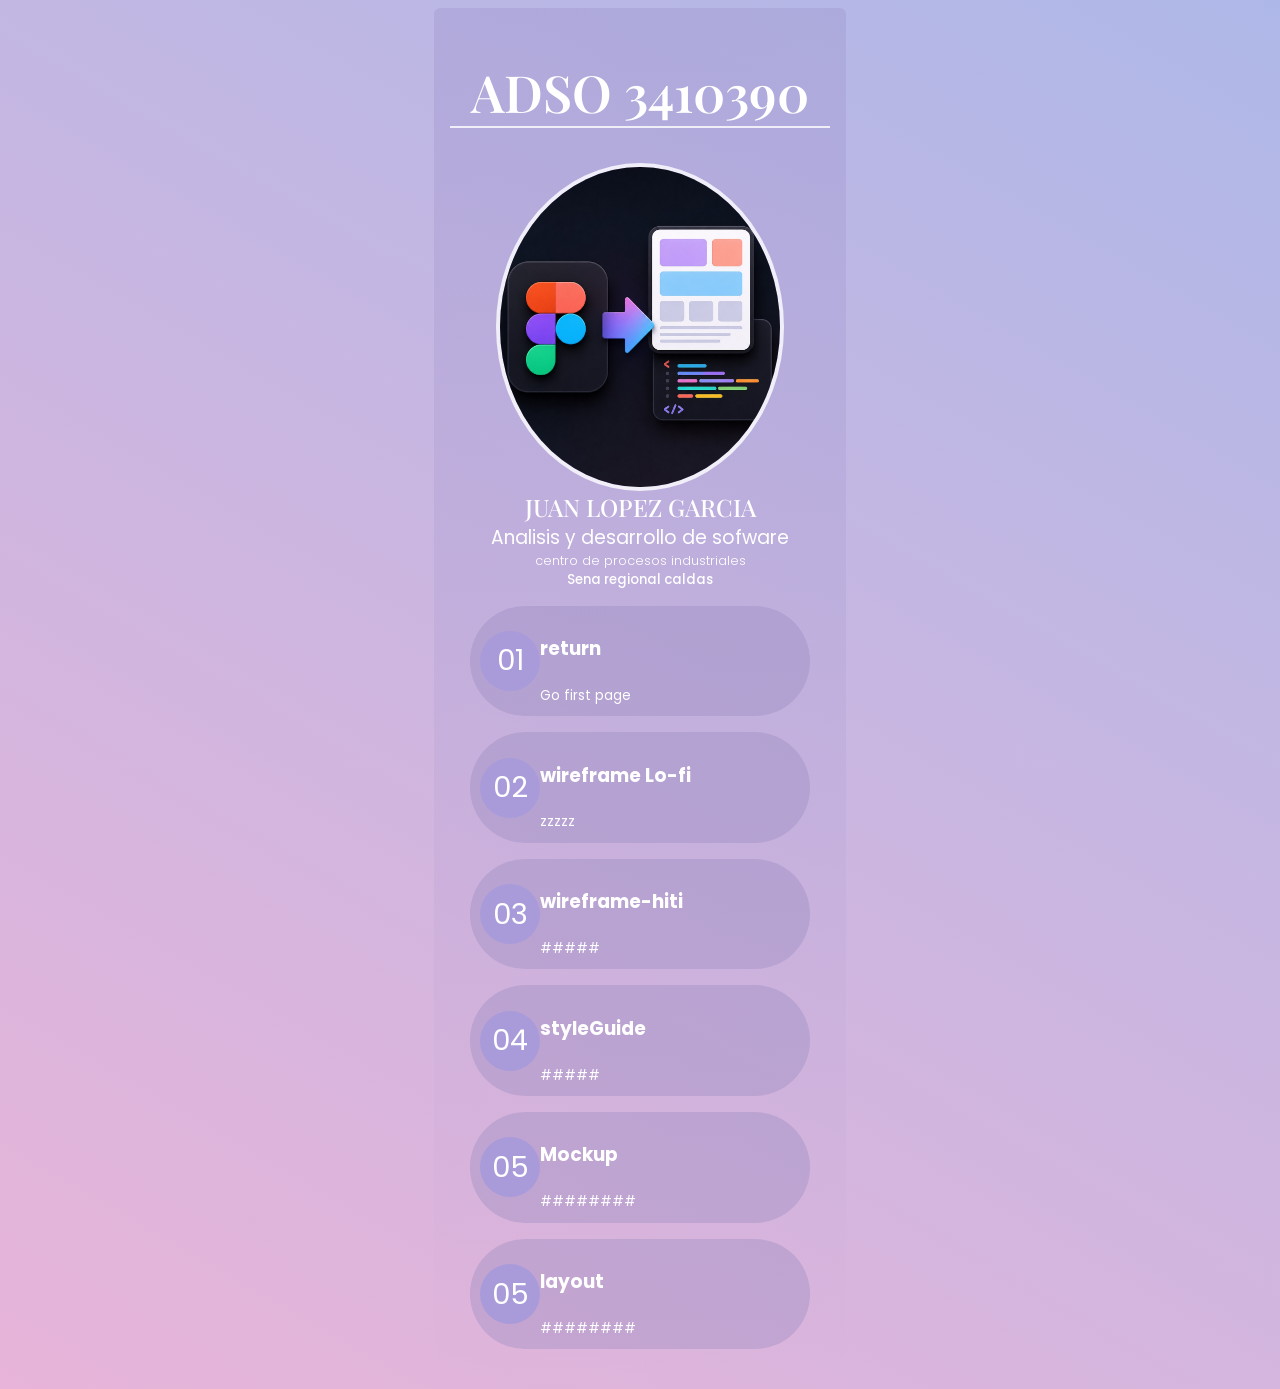
==== 01-Layout/index.html @ ed624dbd "Subo ejercicio 01 de layout, con la imagen de perfil y el css master." ====
<!DOCTYPE html>
<html lang="en">
<head>
    <meta charset="UTF-8">
    <meta name="viewport" content="width=device-width, initial-scale=1.0">
    <title>01-layout</title>
    <link rel="stylesheet" href="../src/css/master.css">
</head>
<body class="mainmenu">
   <main>
    
    <header>
        <h1>ADSO 3410390</h1>
        <img src="../src/imgs/IA.jpeg" width="300" alt="my profile">
        <h2>Juan Lopez Garcia</h2>
        <h3>Analisis y desarrollo de sofware</h3>
        <h4> centro de procesos industriales</h4>
        <h5>Sena regional caldas</h5>
    </header>
    <menu>

        <a href="../index.html"> 
            <span>01</span>
            <aside>
                <h3>return</h3>
                <small>Go first page</small>
            </aside>

            <a href="wireframe-lo-fi.html">
            <span>02</span>
            <aside>
                <h3>wireframe Lo-fi</h3>
                <small>zzzzz</small>
            </aside>

            <a href="wireframe-hiti.html">
            <span>03</span>
            <aside>
                <h3>wireframe-hiti</h3>
                <small>#####</small>
            </aside>
            </a>
            
            <a href="style-guide.html">
            <span>04</span>
            <aside>
                <h3>styleGuide</h3>
                <small>#####</small>
            </aside>
            </a>

            <a href="mockup.html">
            <span>05</span>
            <aside>
                <h3>Mockup</h3>
                <small>########</small>
            </aside>
            </a>

            
            <a href="layout.html">
            <span>05</span>
            <aside>
                <h3>layout</h3>
                <small>########</small>
            </aside>
            </a>


        
    </menu>

    

   </main>
</body>
</html>
---- src/css/master.css ----
/* Google Fonts: Playfair Display + Poppins */
@import url('https://fonts.googleapis.com/css2?family=Playfair+Display:wght@400;500;600;700&family=Poppins:wght@300;400;500;600&display=swap');

body {
    background: linear-gradient(30deg, #e8b4d9, #aeb8e8);
    color: #ffffff;
    font-family: Poppins, sans-serif;
    display: flex;
    justify-content: center;
    align-items: center;
    min-height: 100dvh;

    /*Dynamic: Tiene en cuenta las barras de navegación*/
    main {
        background: linear-gradient(to bottom, #9b8fc955, #ffffff00);
        border-radius: 0.4rem;
        padding: 1rem;
        min-width: 380px;
    }
}

.mainmenu {
    main {
        header {
            h1 {
                border-bottom: 2px solid #ffffffcc;
                font-family: 'Playfair Display', serif;
                font-size: 3.2rem;
                font-weight: 600;
                text-align: center;
            }

            img {
                border: 4px solid #ffffffcc;
                border-radius: 50%;
                width: 280px;
                height: 320px;
                display: flex;
                margin: 0 auto;
                object-fit: cover;
            }

            h2 {
                text-transform: uppercase;
                /* Mayusculas */
                text-align: center;
                font-family: 'Playfair Display', serif;
                font-weight: 500;
                margin: 0;
            }

            h3 {
                text-align: center;
                margin: 0;
                font-weight: 400;
            }

            h4 {
                font-weight: 300;
                font-size: 0.8rem;
                text-align: center;
                margin: 0;
            }

            h5 {
                text-align: center;
                font-style: 0.8rem;
                font-weight: 500;
                margin: 0;
            }
        }

        menu {
            align-items: center;
            display: flex;
            flex-direction: column;
            gap: 1rem;
            justify-content: center;
            padding: 0;

            a:is(:link, :visited) {
                align-items: center;
                background-color: #8f83b955;
                border-radius: 5rem;
                color: #ffffff;
                display: flex;
                padding: 0.6rem;
                text-decoration: none;
                transition: all 0.4s ease-in;
                width: 320px;

                &:is(:hover) {
                    background-color: #d99ac9;
                    transform: scale(1.04) translateX(18px);
                }

                span {
                    align-items: center;
                    background-color: #a99bda;
                    border-radius: 50%;
                    display: flex;
                    justify-content: center;
                    font-size: 1.8rem;
                    height: 60px;
                    transition: all 0.4s ease-in;
                    width: 60px;
                }

                &:hoverspan {
                    background-color: #8f83b955;
                }

                aside {
                    margin-left: 0.6rem;
                    display: flex;
                    flex-direction: column;
                    justify-content: center;
                    align-items: start;

                    h3 {
                        margin: 0;
                        font-size: 1.6rem;
                        font-weight: 400;
                    }

                    small {
                        color: #ffffffaa;
                        font-size: 0.8rem;
                        font-weight: 300;
                    }
                }
            }
        }
    }
}
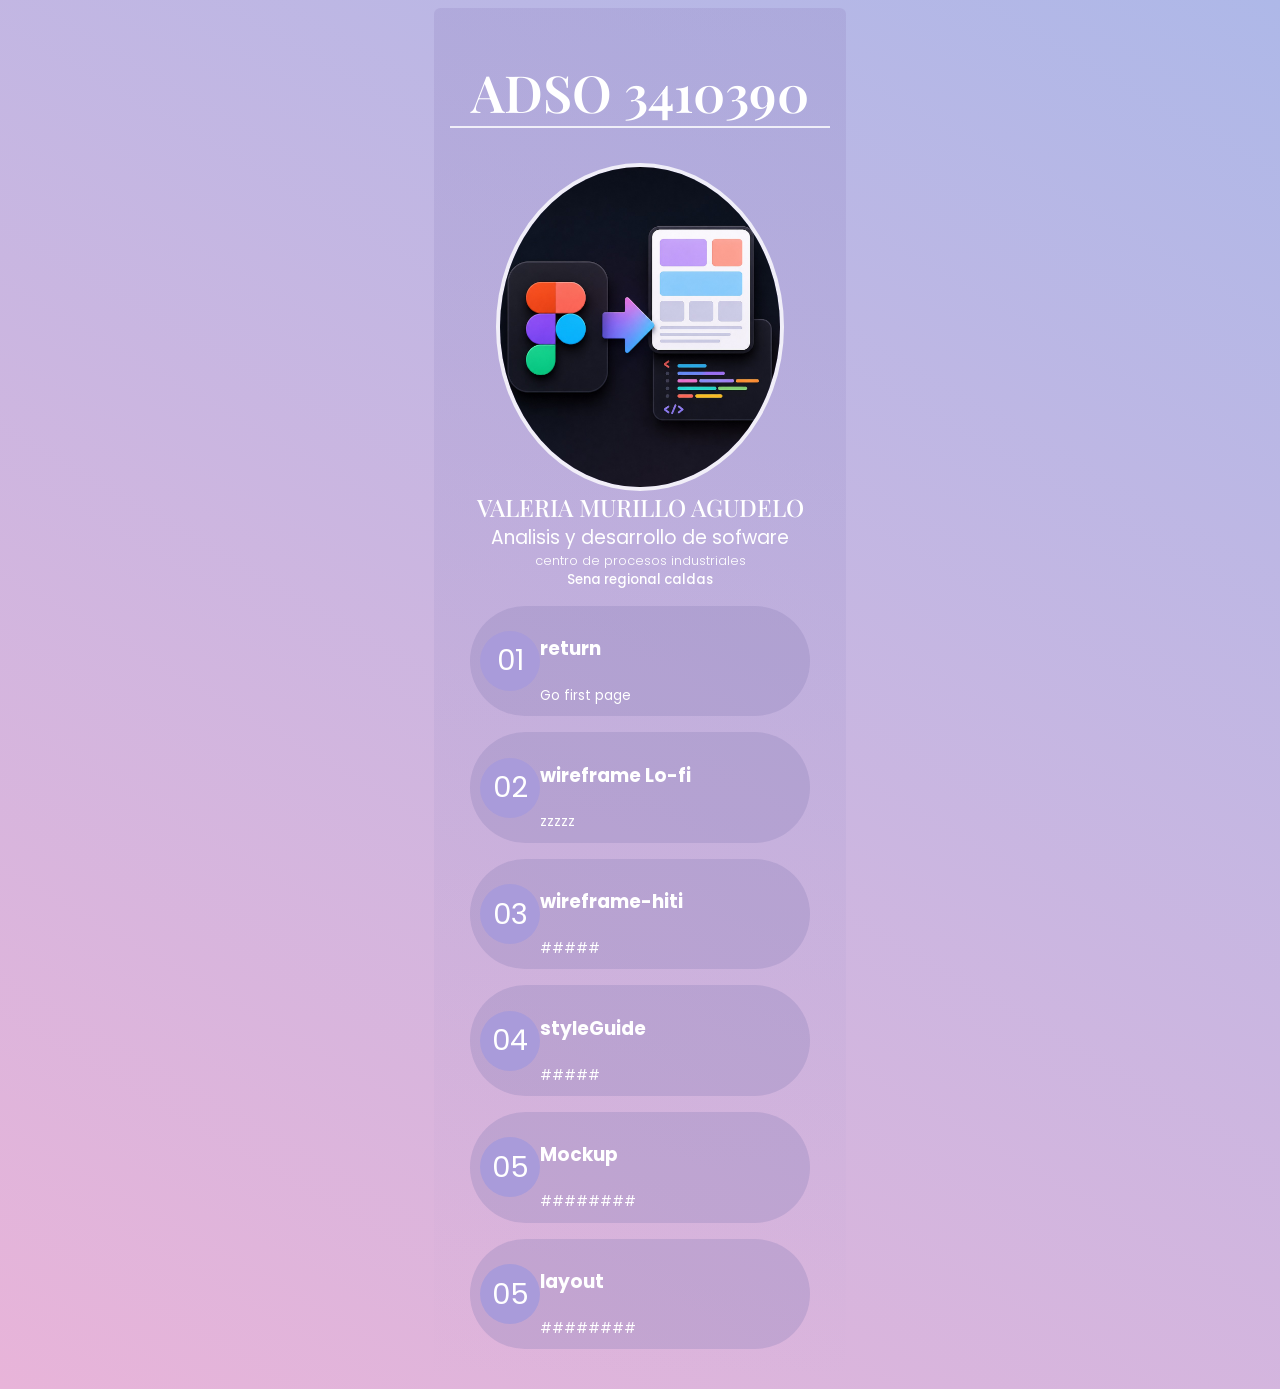
==== commit e0034186: "Subo lo realizado la clase pasada y esta" ====
--- a/01-Layout/index.html
+++ b/01-Layout/index.html
@@ -12,7 +12,7 @@
     <header>
         <h1>ADSO 3410390</h1>
         <img src="../src/imgs/IA.jpeg" width="300" alt="my profile">
-        <h2>Juan Lopez Garcia</h2>
+        <h2>Valeria Murillo Agudelo</h2>
         <h3>Analisis y desarrollo de sofware</h3>
         <h4> centro de procesos industriales</h4>
         <h5>Sena regional caldas</h5>
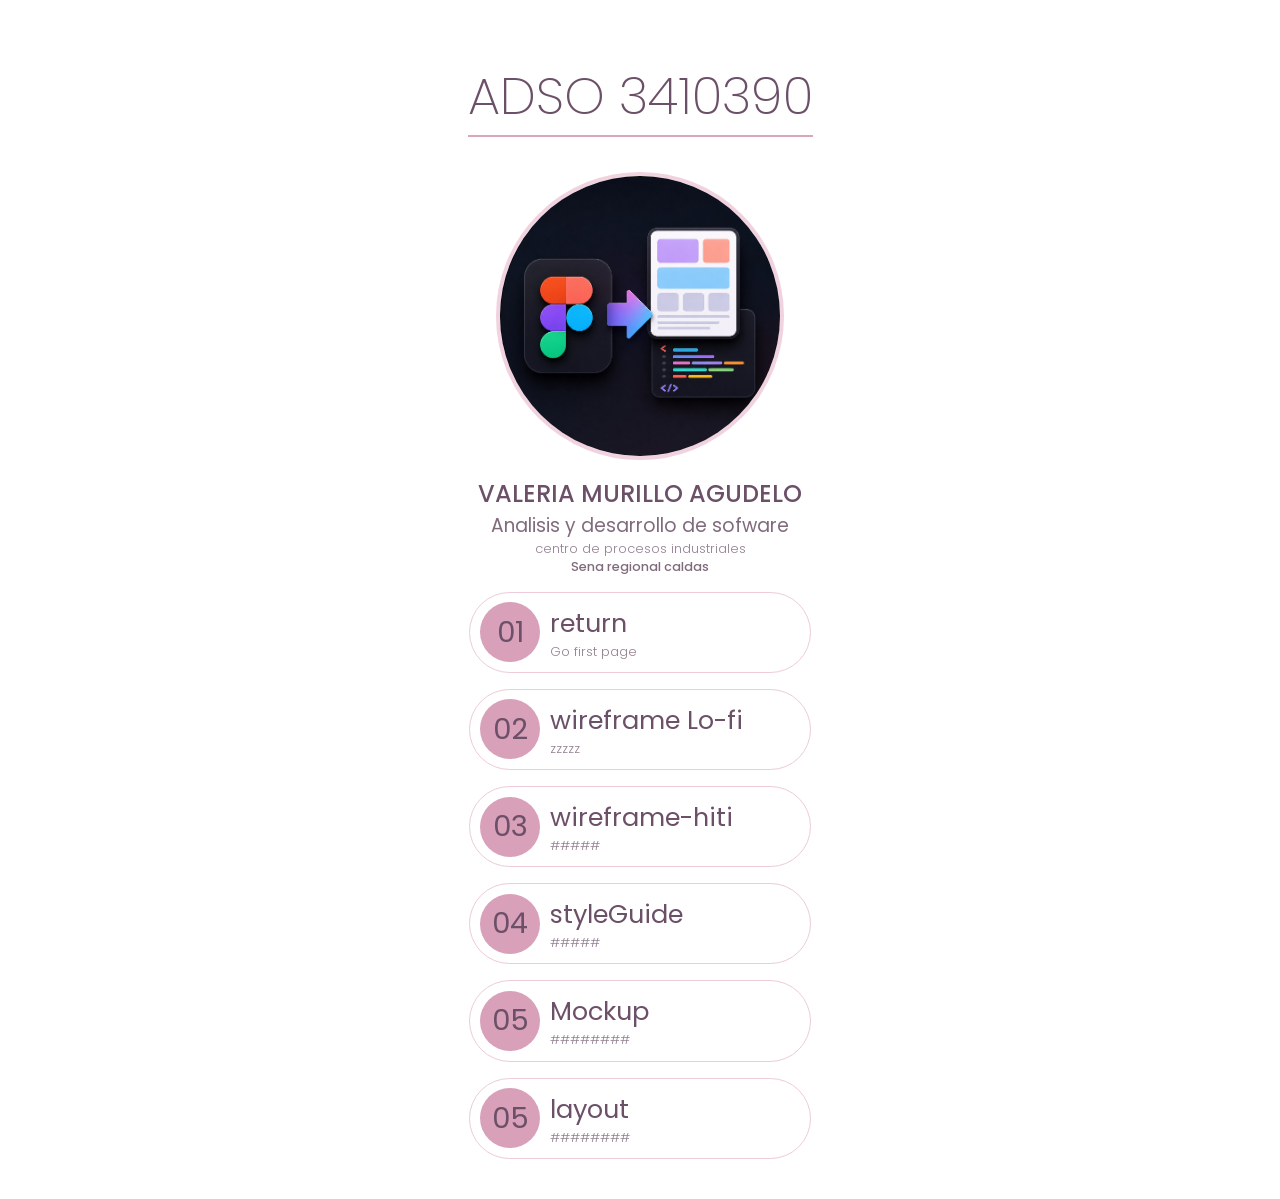
==== commit ce083bbe: "Subo wireframe hiti" ====
--- a/01-Layout/index.html
+++ b/01-Layout/index.html
@@ -5,6 +5,13 @@
     <meta name="viewport" content="width=device-width, initial-scale=1.0">
     <title>01-layout</title>
     <link rel="stylesheet" href="../src/css/master.css">
+    <style>
+        body{
+            background: url(https://i.pinimg.com/originals/61/09/ec/6109ecfca566885a6b9e93626d5aea68.gif);
+            background-size: cover;
+        }
+    </style>
+  
 </head>
 <body class="mainmenu">
    <main>
@@ -26,14 +33,14 @@
                 <small>Go first page</small>
             </aside>
 
-            <a href="wireframe-lo-fi.html">
+            <a href="../wireframe-lo-fi.html">
             <span>02</span>
             <aside>
                 <h3>wireframe Lo-fi</h3>
                 <small>zzzzz</small>
             </aside>
 
-            <a href="wireframe-hiti.html">
+            <a href="../wireframe-hiti.html">
             <span>03</span>
             <aside>
                 <h3>wireframe-hiti</h3>
--- a/src/css/master.css
+++ b/src/css/master.css
@@ -1,135 +1,220 @@
-/* Google Fonts: Playfair Display + Poppins */
-@import url('https://fonts.googleapis.com/css2?family=Playfair+Display:wght@400;500;600;700&family=Poppins:wght@300;400;500;600&display=swap');
+/* Google Fonts: Poppins */
+@import url('https://fonts.googleapis.com/css2?family=Poppins:ital,wght@0,100;0,200;0,300;0,400;0,500;0,600;0,700;0,800;0,900;1,100;1,200;1,300;1,400;1,500;1,600;1,700;1,800;1,900&display=swap');
+
 
 body {
-    background: linear-gradient(30deg, #e8b4d9, #aeb8e8);
-    color: #ffffff;
-    font-family: Poppins, sans-serif;
+    align-items: center;
+    background: linear-gradient(45deg, #f8c8dc, #d8c4f1);
+    color: #5a4a5c;
     display: flex;
+    font-family: Poppins, serif;
     justify-content: center;
-    align-items: center;
     min-height: 100dvh;
 
-    /*Dynamic: Tiene en cuenta las barras de navegación*/
+    nav.back {
+        align-items: center;
+        border: 2px solid #ffffff;
+        border-radius: 50%;
+        display: flex;
+        justify-content: center;
+        height: 40px;
+        left: 8px;
+        opacity: .8;
+        padding: 0.4rem;
+        position: fixed;
+        top: 8px;
+        transform: scale(.8);
+        transition: transform 0.4s ease-in,
+                    opacity 0.4s 0.4s ease-in;
+        width: 40px;
+
+        &:hover {
+            transform: scale(1.1);
+            opacity: 1;
+        }
+
+        a:is(:link, :visited) {
+            display: flex;
+            justify-content: center;
+            align-items: center;
+        }
+    }
+
+    &.mainmenu.layout {
+        background: linear-gradient(45deg, #f6c6d8, #cdb7e9);
+
+        main {
+            header {
+                h1 {
+                    margin: 0;
+                }
+
+                h3 {
+                    font-weight: 200;
+                }
+
+                img {
+                    background-color: #ffffff55;
+                }
+            }
+
+            menu {
+                gap: 0.4rem;
+
+                a:is(:link, :visited) {
+                    span {
+                        background-color: #d99ab5;
+                    }
+
+                    aside {
+                        h3 {
+                            font-size: 1rem;
+                        }
+                    }
+
+                    &:is(:hover) {
+                        background-color: #d99ab5;
+                    }
+                }
+            }
+        }
+    }
+
     main {
-        background: linear-gradient(to bottom, #9b8fc955, #ffffff00);
-        border-radius: 0.4rem;
+        background: linear-gradient(to bottom, #ffffffaa, #ffffff33);
+        border-radius: 0.8rem;
+        max-width: 380px;
         padding: 1rem;
-        min-width: 380px;
-    }
-}
-
-.mainmenu {
-    main {
-        header {
-            h1 {
-                border-bottom: 2px solid #ffffffcc;
-                font-family: 'Playfair Display', serif;
-                font-size: 3.2rem;
-                font-weight: 600;
-                text-align: center;
-            }
-
-            img {
-                border: 4px solid #ffffffcc;
-                border-radius: 50%;
-                width: 280px;
-                height: 320px;
-                display: flex;
-                margin: 0 auto;
-                object-fit: cover;
-            }
-
-            h2 {
-                text-transform: uppercase;
-                /* Mayusculas */
-                text-align: center;
-                font-family: 'Playfair Display', serif;
-                font-weight: 500;
-                margin: 0;
-            }
-
-            h3 {
-                text-align: center;
-                margin: 0;
-                font-weight: 400;
-            }
-
-            h4 {
-                font-weight: 300;
-                font-size: 0.8rem;
-                text-align: center;
-                margin: 0;
-            }
-
-            h5 {
-                text-align: center;
-                font-style: 0.8rem;
-                font-weight: 500;
-                margin: 0;
-            }
-        }
-
-        menu {
-            align-items: center;
-            display: flex;
-            flex-direction: column;
-            gap: 1rem;
-            justify-content: center;
-            padding: 0;
-
-            a:is(:link, :visited) {
-                align-items: center;
-                background-color: #8f83b955;
-                border-radius: 5rem;
-                color: #ffffff;
-                display: flex;
-                padding: 0.6rem;
-                text-decoration: none;
-                transition: all 0.4s ease-in;
-                width: 320px;
-
-                &:is(:hover) {
-                    background-color: #d99ac9;
-                    transform: scale(1.04) translateX(18px);
-                }
-
-                span {
-                    align-items: center;
-                    background-color: #a99bda;
+
+        section {
+            background-color: #fff8fb;
+            border-radius: 0.6rem;
+            margin: 2rem auto;
+            padding: 0.4rem;
+        }
+
+    }
+
+    /* Main Menu */
+    &.mainmenu {
+        main {
+            header {
+                h1 {
+                    border-bottom: 2px solid #d9a6bc;
+                    color: #6b5068;
+                    font-size: 3.2rem;
+                    font-weight: 200;
+                    text-align: center;
+                }
+
+                img {
+                    border: 4px solid #f1d2df;
                     border-radius: 50%;
                     display: flex;
-                    justify-content: center;
-                    font-size: 1.8rem;
-                    height: 60px;
-                    transition: all 0.4s ease-in;
-                    width: 60px;
-                }
-
-                &:hoverspan {
-                    background-color: #8f83b955;
-                }
-
-                aside {
-                    margin-left: 0.6rem;
+                    height: 280px;
+                    margin: 1rem auto;
+                    object-fit: cover;
+                    object-position: top;
+                    width: 280px;
+                }
+
+                h2 {
+                    color: #6b5068;
+                    font-weight: 500;
+                    margin: 0;
+                    text-transform: uppercase;
+                    text-align: center;
+                }
+
+                h3 {
+                    color: #806b7d;
+                    font-weight: 400;
+                    margin: 0;
+                    text-align: center;
+                }
+
+                h4 {
+                    color: #927f90;
+                    font-size: 0.8rem;
+                    font-weight: 300;
+                    margin: 0;
+                    text-align: center;
+                }
+
+                h5 {
+                    color: #806b7d;
+                    font-size: 0.8rem;
+                    font-weight: 500;
+                    margin: 0;
+                    text-align: center;
+                }
+            }
+
+            menu {
+                align-items: center;
+                display: flex;
+                flex-direction: column;
+                gap: 1rem;
+                justify-content: center;
+                padding: 0;
+
+                a:is(:link, :visited) {
+                    align-items: center;
+                    background-color: #ffffff99;
+                    border: 1px solid #edcbd9;
+                    border-radius: 5rem;
+                    color: #6b5068;
                     display: flex;
-                    flex-direction: column;
-                    justify-content: center;
-                    align-items: start;
-
-                    h3 {
-                        margin: 0;
-                        font-size: 1.6rem;
-                        font-weight: 400;
-                    }
-
-                    small {
-                        color: #ffffffaa;
-                        font-size: 0.8rem;
-                        font-weight: 300;
-                    }
-                }
-            }
-        }
-    }
-}+                    padding: 0.6rem;
+                    text-decoration: none;
+                    transition: transform 0.4s ease-in,
+                                background 0.4s 0.2s ease-in;
+                    width: 320px;
+
+                    &:is(:hover) {
+                        background-color: #f3b8ce;
+                        transform: scale(1.04) translateX(18px);
+                    }
+
+                    span {
+                        align-items: center;
+                        background-color: #d9a0b9;
+                        border-radius: 50%;
+                        display: flex;
+                        justify-content: center;
+                        font-size: 1.8rem;
+                        height: 60px;
+                        transition: all 0.4s ease-in;
+                        width: 60px;
+                    }
+
+                    &:hover span {
+                        background-color: #c9b4e5;
+                    }
+
+                    aside {
+                        margin-left: 0.6rem;
+                        display: flex;
+                        flex-direction: column;
+                        justify-content: center;
+                        align-items: start;
+
+                        h3 {
+                            color: #6b5068;
+                            margin: 0;
+                            font-size: 1.6rem;
+                            font-weight: 400;
+                        }
+
+                        small {
+                            color: #927f90;
+                            font-size: 0.8rem;
+                            font-weight: 300;
+                        }
+                    }
+                }
+            }
+        }
+    }
+}
+```
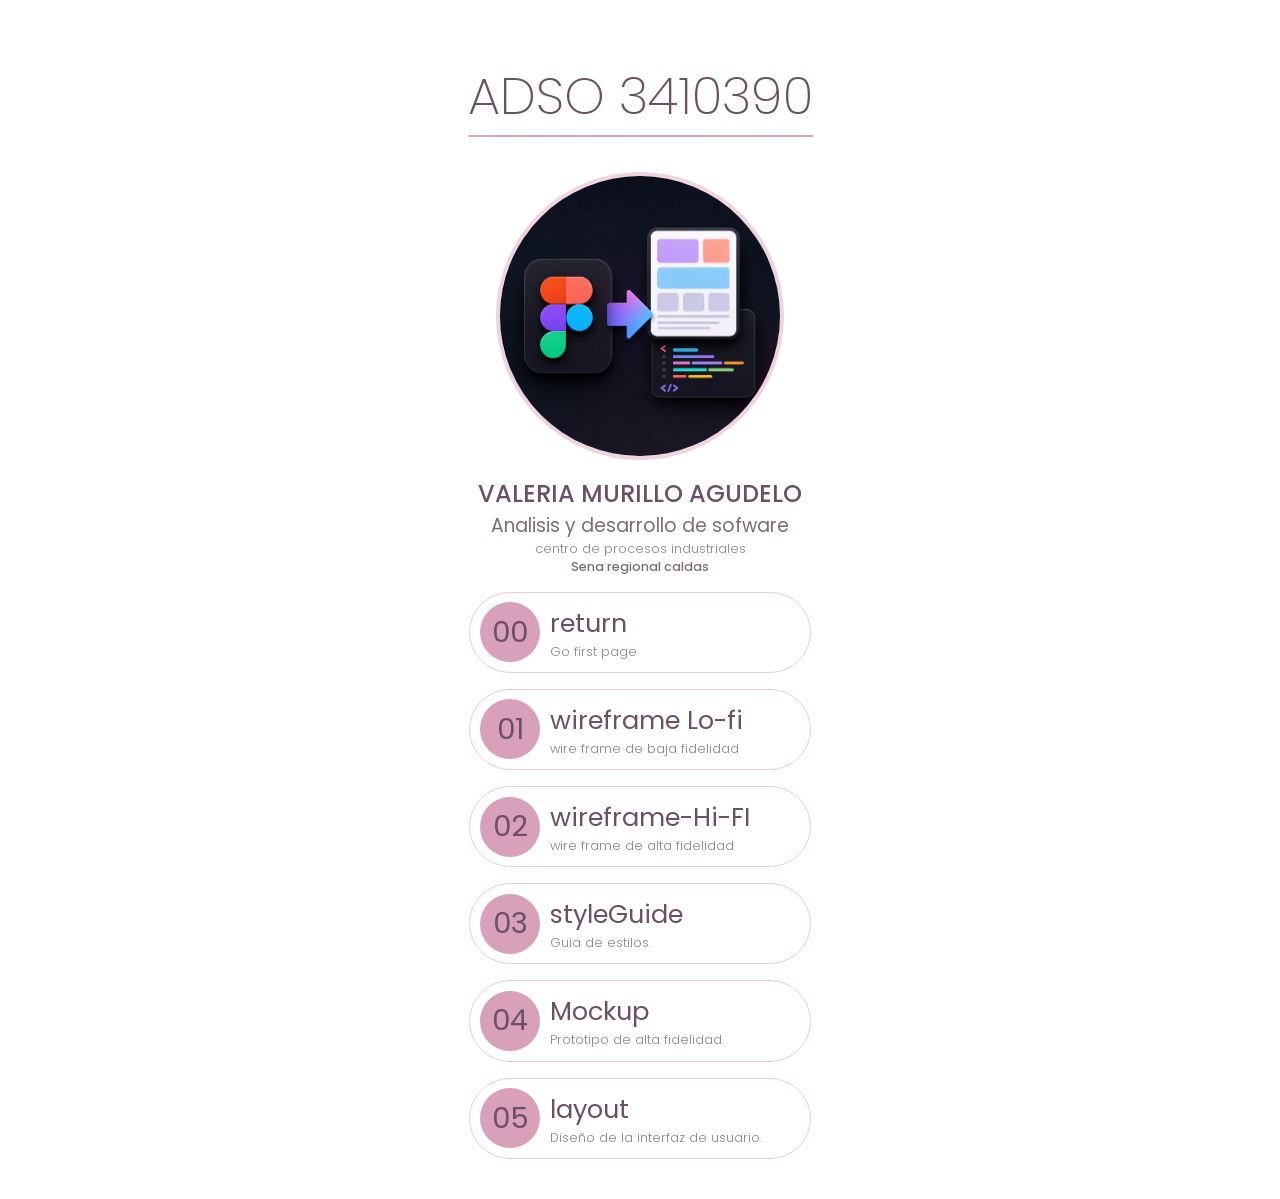
==== commit 82b9e898: "subo archivos de la carpeta 01-Layout organizados" ====
--- a/01-Layout/index.html
+++ b/01-Layout/index.html
@@ -7,7 +7,7 @@
     <link rel="stylesheet" href="../src/css/master.css">
     <style>
         body{
-            background: url(https://i.pinimg.com/originals/61/09/ec/6109ecfca566885a6b9e93626d5aea68.gif);
+            background: url(https://cdna.artstation.com/p/assets/images/images/036/344/304/original/shin-diego-66.gif?1617396623) no-repeat center center fixed;
             background-size: cover;
         }
     </style>
@@ -27,40 +27,40 @@
     <menu>
 
         <a href="../index.html"> 
-            <span>01</span>
+            <span>00</span>
             <aside>
                 <h3>return</h3>
                 <small>Go first page</small>
             </aside>
 
             <a href="../wireframe-lo-fi.html">
-            <span>02</span>
+            <span>01</span>
             <aside>
                 <h3>wireframe Lo-fi</h3>
-                <small>zzzzz</small>
+                <small>wire frame de baja fidelidad </small>
             </aside>
 
             <a href="../wireframe-hiti.html">
-            <span>03</span>
+            <span>02</span>
             <aside>
-                <h3>wireframe-hiti</h3>
-                <small>#####</small>
+                <h3>wireframe-Hi-FI</h3>
+                <small>wire frame de alta fidelidad </small>
             </aside>
             </a>
             
             <a href="style-guide.html">
-            <span>04</span>
+            <span>03</span>
             <aside>
                 <h3>styleGuide</h3>
-                <small>#####</small>
+                <small>Guia de estilos.</small>
             </aside>
             </a>
 
             <a href="mockup.html">
-            <span>05</span>
+            <span>04</span>
             <aside>
                 <h3>Mockup</h3>
-                <small>########</small>
+                <small>Prototipo de alta fidelidad.</small>
             </aside>
             </a>
 
@@ -69,7 +69,7 @@
             <span>05</span>
             <aside>
                 <h3>layout</h3>
-                <small>########</small>
+                <small>Diseño de la interfaz de usuario.</small>
             </aside>
             </a>
 
